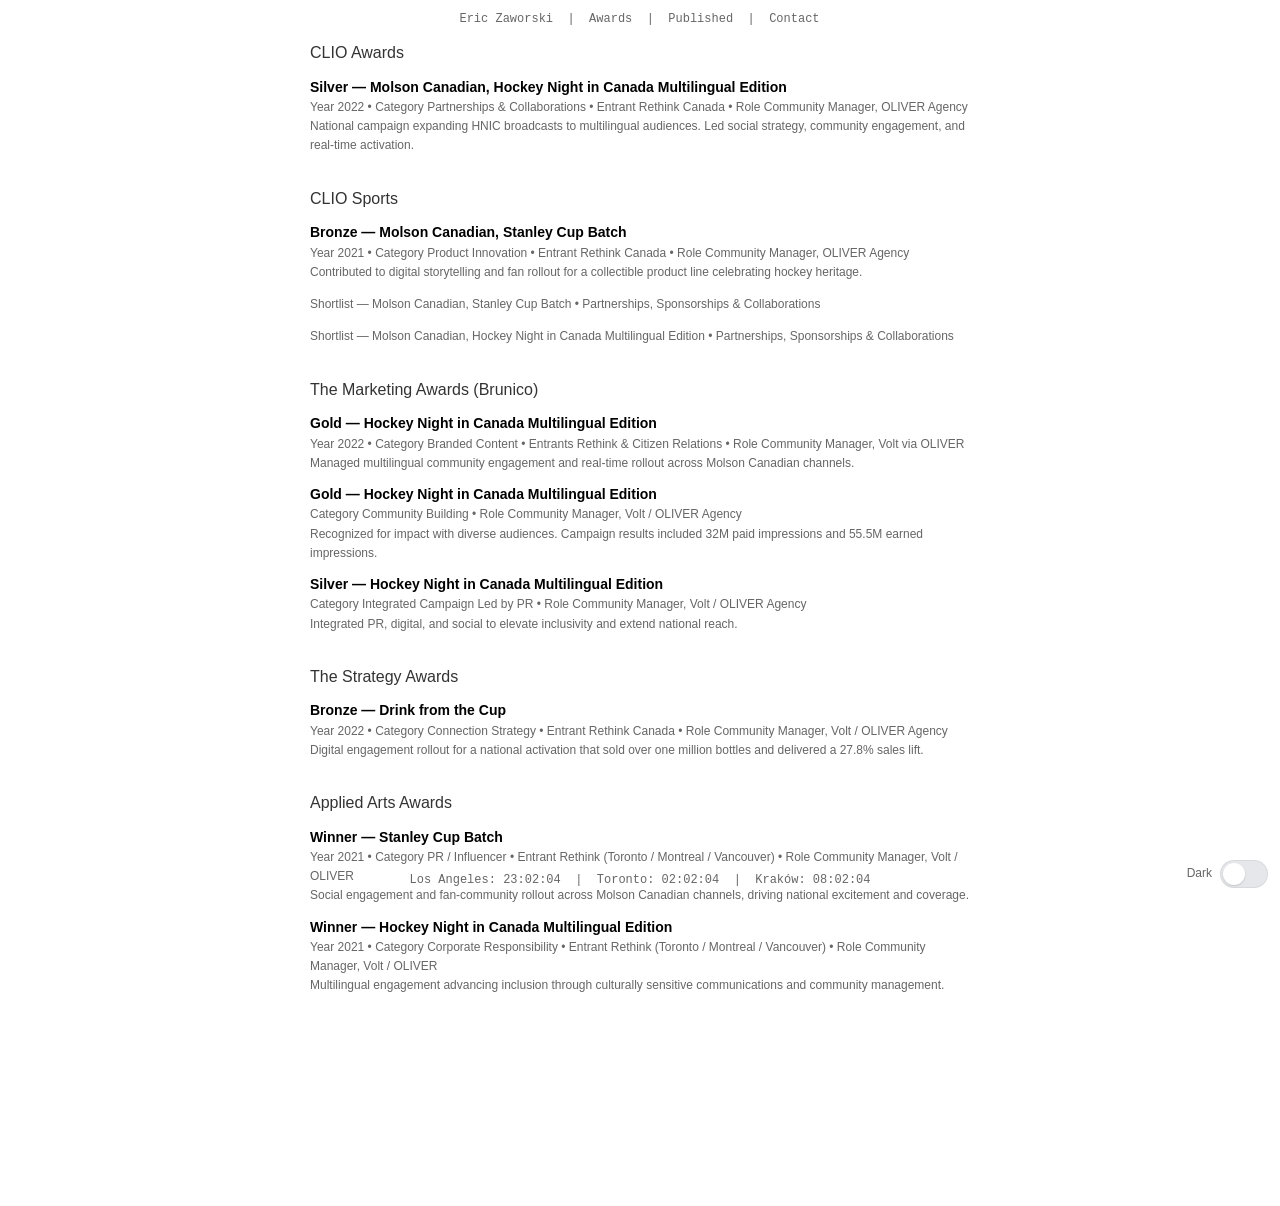
==== awards.html @ 9e14af9e "Add SEO meta tags to awards.html" ====
<!DOCTYPE html>
<html lang="en">
<head>
  <meta charset="UTF-8" />
  <meta name="viewport" content="width=device-width, initial-scale=1.0"/>
  <title>Awards | Eric Zaworski</title>
 <meta name="description" content="Discover the awards and recognitions earned by Eric Zaworski for his work in marketing and media.">
<meta name="keywords" content="Eric Zaworski awards, marketing awards, recognitions, ezmedia achievements">
<meta property="og:title" content="Awards | Eric Zaworski">
<meta property="og:description" content="A showcase of awards and recognitions earned by marketing strategist Eric Zaworski, founder of ezmedia.">
<meta property="og:url" content="https://www.ericzaworski.com/awards">
<meta property="og:image" content="https://www.ericzaworski.com/images/og-image.jpg">
<meta name="twitter:card" content="summary_large_image">
<link rel="canonical" href="https://www.ericzaworski.com/awards">
 <style>
    * { margin: 0; padding: 0; box-sizing: border-box; }

    :root {
      --bg: #fff;
      --fg: #333;
      --muted: #666;
      --highlight: #e0ff7d;
    }
    body.dark {
      --bg: #000;
      --fg: #eaeaea;
      --muted: #9aa0a6;
    }

    body {
      font-family: -apple-system, BlinkMacSystemFont, 'Segoe UI', Roboto, Oxygen, Ubuntu, Cantarell, sans-serif;
      line-height: 1.6;
      color: var(--fg);
      background-color: var(--bg);
      padding: 40px 20px;
      max-width: 700px;
      margin: 0 auto;
      opacity: 0;
      animation: fadeIn 1s ease forwards;
      display: flex;
      flex-direction: column;
      justify-content: center;
      min-height: 100vh;
      padding-bottom: 180px;
    }
    @keyframes fadeIn { to { opacity: 1; } }

    ::selection { background: var(--highlight); color: #000; }

    h1 { display: none; }
    h2 { font-size: 16px; margin-bottom: 10px; font-weight: normal; color: var(--fg); }
    p, li { font-size: 14px; color: var(--fg); margin-bottom: 8px; }
    .meta { color: var(--muted); font-size: 12px; }

    a {
      color: #000;
      font-weight: bold;
      text-decoration: none;
    }
    a:hover { text-decoration: none; }
    body.dark a { color: #fff; }

    .section { margin-bottom: 30px; }
    ul { list-style: none; padding-left: 0; }
    li { margin-bottom: 10px; }

    /* Floating Header */
    .header-nav {
      position: fixed;
      top: calc(10px + env(safe-area-inset-top, 0px));
      left: 50%;
      transform: translateX(-50%);
      font-size: 12px;
      color: var(--muted);
      font-family: ui-monospace, SFMono-Regular, Menlo, Monaco, Consolas, "Courier New", monospace;
      white-space: nowrap;
      text-align: center;
      z-index: 1000;
      pointer-events: auto;
    }
    .header-nav a {
      color: var(--muted);
      font-weight: normal;
      text-decoration: none;
    }
    .header-nav a:hover { color: var(--fg); }

    /* Clock */
    .time-display {
      position: fixed;
      bottom: calc(10px + env(safe-area-inset-bottom, 0px));
      left: 50%;
      transform: translateX(-50%);
      font-size: 12px;
      color: var(--muted);
      font-variant-numeric: tabular-nums;
      font-family: ui-monospace, SFMono-Regular, Menlo, Monaco, Consolas, monospace;
      white-space: nowrap;
      z-index: 900;
    }
    .time-line .name-full { display: inline; }
    .time-line .name-code { display: none; }
    .secs { display: inline; }

    /* Dark mode toggle */
    .toggle-wrap {
      position: fixed;
      right: 12px;
      bottom: calc(12px + env(safe-area-inset-bottom, 0px));
      display: flex;
      align-items: center;
      gap: 8px;
      user-select: none;
      z-index: 950;
    }
    .switch {
      --w: 48px; --h: 28px; --pad: 3px;
      position: relative;
      width: var(--w);
      height: var(--h);
      background: #e5e7eb;
      border-radius: var(--h);
      box-shadow: inset 0 0 0 1px rgba(0,0,0,0.06);
      transition: background .2s ease;
      cursor: pointer;
    }
    .switch::after {
      content: "";
      position: absolute;
      top: var(--pad);
      left: var(--pad);
      width: calc(var(--h) - var(--pad)*2);
      height: calc(var(--h) - var(--pad)*2);
      background: #fff;
      border-radius: 50%;
      box-shadow: 0 1px 2px rgba(0,0,0,.15);
      transition: transform .2s ease;
    }
    .switch.on { background: #22c55e; }
    .switch.on::after { transform: translateX(calc(var(--w) - var(--h))); }
    body.dark .switch { background: #374151; }
    body.dark .switch.on { background: #16a34a; }
    .toggle-label { font-size: 12px; color: var(--muted); }

    /* Responsive */
    @media (max-width: 768px) {
      .header-nav {
        position: fixed;
      top: calc(10px + env(safe-area-inset-top, 0px));
    left: 50%;
    transform: translateX(-50%);
        margin-bottom: 10px;
      }
      .time-display {
        position: static;
        transform: none;
        text-align: center;
        margin-top: 20px;
        font-size: 11px;
      }
      .time-line .name-full { display: none; }
      .time-line .name-code { display: inline; }
      .secs { display: none; }
      .toggle-wrap {
        position: static !important;
        justify-content: center;
        margin-top: 25px;
      }
    }

    @media (prefers-reduced-motion: reduce) {
      * { animation: none !important; transition: none !important; }
    }
  </style>
</head>
<body>
<!-- Floating Header -->
<nav class="header-nav" role="navigation" aria-label="Primary">
  <a href="https://www.ericzaworski.com/" target="_self">Eric Zaworski</a>
  &nbsp;|&nbsp;
  <a href="https://www.ericzaworski.com/awards" target="_self">Awards</a>
  &nbsp;|&nbsp;
  <a href="https://www.ericzaworski.com/published" target="_self">Published</a>
  &nbsp;|&nbsp;
  <a href="https://www.ericzaworski.com/contact" target="_self">Contact</a>
</nav>

  <main>
    <section class="section">
      <h2>CLIO Awards</h2>
      <ul>
        <li>
          <a href="https://clios.com/winners-gallery/details?id=138637" target="_blank" rel="noopener">Silver — Molson Canadian, Hockey Night in Canada Multilingual Edition</a>
          <div class="meta">Year 2022 • Category Partnerships & Collaborations • Entrant Rethink Canada • Role Community Manager, OLIVER Agency</div>
          <p class="meta">National campaign expanding HNIC broadcasts to multilingual audiences. Led social strategy, community engagement, and real-time activation.</p>
        </li>
      </ul>
    </section>

    <section class="section">
      <h2>CLIO Sports</h2>
      <ul>
        <li>
          <a href="https://clios.com/winners-gallery/details?id=127699" target="_blank" rel="noopener">Bronze — Molson Canadian, Stanley Cup Batch</a>
          <div class="meta">Year 2021 • Category Product Innovation • Entrant Rethink Canada • Role Community Manager, OLIVER Agency</div>
          <p class="meta">Contributed to digital storytelling and fan rollout for a collectible product line celebrating hockey heritage.</p>
        </li>
        <li><span class="meta">Shortlist — Molson Canadian, Stanley Cup Batch • Partnerships, Sponsorships & Collaborations</span></li>
        <li><span class="meta">Shortlist — Molson Canadian, Hockey Night in Canada Multilingual Edition • Partnerships, Sponsorships & Collaborations</span></li>
      </ul>
    </section>

    <section class="section">
      <h2>The Marketing Awards (Brunico)</h2>
      <ul>
        <li>
          <a href="https://marketingawards.strategyonline.ca/winners/winner/2022/?e=133384&u=Advertising&n=Hockey+Night+In+Canada%2C%3Cbr%3EMultilingual+Edition" target="_blank" rel="noopener">Gold — Hockey Night in Canada Multilingual Edition</a>
          <div class="meta">Year 2022 • Category Branded Content • Entrants Rethink & Citizen Relations • Role Community Manager, Volt via OLIVER</div>
          <p class="meta">Managed multilingual community engagement and real-time rollout across Molson Canadian channels.</p>
        </li>
        <li>
          <a href="https://marketingawards.strategyonline.ca/winners/winner/2022/?e=133384&u=Advertising&n=Hockey+Night+In+Canada%2C%3Cbr%3EMultilingual+Edition" target="_blank" rel="noopener">Gold — Hockey Night in Canada Multilingual Edition</a>
          <div class="meta">Category Community Building • Role Community Manager, Volt / OLIVER Agency</div>
          <p class="meta">Recognized for impact with diverse audiences. Campaign results included 32M paid impressions and 55.5M earned impressions.</p>
        </li>
        <li>
          <a href="https://marketingawards.strategyonline.ca/winners/winner/2022/?e=133384&u=Advertising&n=Hockey+Night+In+Canada%2C%3Cbr%3EMultilingual+Edition" target="_blank" rel="noopener">Silver — Hockey Night in Canada Multilingual Edition</a>
          <div class="meta">Category Integrated Campaign Led by PR • Role Community Manager, Volt / OLIVER Agency</div>
          <p class="meta">Integrated PR, digital, and social to elevate inclusivity and extend national reach.</p>
        </li>
      </ul>
    </section>

    <section class="section">
      <h2>The Strategy Awards</h2>
      <ul>
        <li>
          <a href="https://awards.strategyonline.ca/winners/winner/2022/?e=140527&n=Drink+from+the+Cup" target="_blank" rel="noopener">Bronze — Drink from the Cup</a>
          <div class="meta">Year 2022 • Category Connection Strategy • Entrant Rethink Canada • Role Community Manager, Volt / OLIVER Agency</div>
          <p class="meta">Digital engagement rollout for a national activation that sold over one million bottles and delivered a 27.8% sales lift.</p>
        </li>
      </ul>
    </section>

    <section class="section">
      <h2>Applied Arts Awards</h2>
      <ul>
        <li>
          <a href="https://www.appliedartsmag.com/winners/advertising/molson-canadian-stanley-cup-batch-w558/?year=2021" target="_blank" rel="noopener">Winner — Stanley Cup Batch</a>
          <div class="meta">Year 2021 • Category PR / Influencer • Entrant Rethink (Toronto / Montreal / Vancouver) • Role Community Manager, Volt / OLIVER</div>
          <p class="meta">Social engagement and fan-community rollout across Molson Canadian channels, driving national excitement and coverage.</p>
        </li>
        <li>
          <a href="https://www.appliedartsmag.com/winners/advertising/molson-hockey-night-in-canada-multilingual-edition-w546/?year=2021" target="_blank" rel="noopener">Winner — Hockey Night in Canada Multilingual Edition</a>
          <div class="meta">Year 2021 • Category Corporate Responsibility • Entrant Rethink (Toronto / Montreal / Vancouver) • Role Community Manager, Volt / OLIVER</div>
          <p class="meta">Multilingual engagement advancing inclusion through culturally sensitive communications and community management.</p>
        </li>
      </ul>
    </section>
  </main>

  <!-- Clock -->
  <div class="time-display" id="timeDisplay">
    <span class="time-line">
      <span class="name-full">Los Angeles</span><span class="name-code">LAX</span>:
      <span id="la-hm">--:--</span><span class="secs">:<span id="la-s">--</span></span>
      &nbsp;|&nbsp;
      <span class="name-full">Toronto</span><span class="name-code">YYZ</span>:
      <span id="to-hm">--:--</span><span class="secs">:<span id="to-s">--</span></span>
      &nbsp;|&nbsp;
      <span class="name-full">Kraków</span><span class="name-code">KRK</span>:
      <span id="kr-hm">--:--</span><span class="secs">:<span id="kr-s">--</span></span>
    </span>
  </div>

  <!-- Dark Mode -->
  <div class="toggle-wrap" aria-label="Appearance">
    <span class="toggle-label">Dark</span>
    <div class="switch" id="themeSwitch" role="switch" aria-checked="false" tabindex="0"></div>
  </div>

<script>
  // 24-hour formatters, reused each tick
  const fmtHM_LA = new Intl.DateTimeFormat([], {
    hour: '2-digit', minute: '2-digit', hour12: false, timeZone: 'America/Los_Angeles'
  });
  const fmtS_LA  = new Intl.DateTimeFormat([], {
    second: '2-digit', timeZone: 'America/Los_Angeles'
  });

  const fmtHM_TO = new Intl.DateTimeFormat([], {
    hour: '2-digit', minute: '2-digit', hour12: false, timeZone: 'America/Toronto'
  });
  const fmtS_TO  = new Intl.DateTimeFormat([], {
    second: '2-digit', timeZone: 'America/Toronto'
  });

  const fmtHM_KR = new Intl.DateTimeFormat([], {
    hour: '2-digit', minute: '2-digit', hour12: false, timeZone: 'Europe/Warsaw'
  });
  const fmtS_KR  = new Intl.DateTimeFormat([], {
    second: '2-digit', timeZone: 'Europe/Warsaw'
  });

  function updateTimes() {
    const now = new Date();
    document.getElementById('la-hm').textContent = fmtHM_LA.format(now);
    document.getElementById('la-s').textContent  = fmtS_LA.format(now).padStart(2, '0');
    document.getElementById('to-hm').textContent = fmtHM_TO.format(now);
    document.getElementById('to-s').textContent  = fmtS_TO.format(now).padStart(2, '0');
    document.getElementById('kr-hm').textContent = fmtHM_KR.format(now);
    document.getElementById('kr-s').textContent  = fmtS_KR.format(now).padStart(2, '0');
  }
  updateTimes();
  setInterval(updateTimes, 1000);

  // Theme (unchanged)
  const themeSwitch = document.getElementById('themeSwitch');
  function applyTheme(dark, persist = true) {
    document.body.classList.toggle('dark', dark);
    themeSwitch.classList.toggle('on', dark);
    themeSwitch.setAttribute('aria-checked', dark ? 'true' : 'false');
    if (persist) { try { localStorage.setItem('theme-dark', dark ? '1' : '0'); } catch(e) {} }
  }
  (function initTheme(){
    const isDark = document.documentElement.classList.contains('dark');
    applyTheme(isDark, false);
  })();
  function toggleTheme() {
    const makeDark = !document.body.classList.contains('dark');
    applyTheme(makeDark);
    document.documentElement.classList.toggle('dark', makeDark);
  }
  themeSwitch.addEventListener('click', toggleTheme, { passive: true });
  themeSwitch.addEventListener('keydown', (e) => {
    if (e.key === ' ' || e.key === 'Enter') { e.preventDefault(); toggleTheme(); }
  });
</script>
</body>
</html>
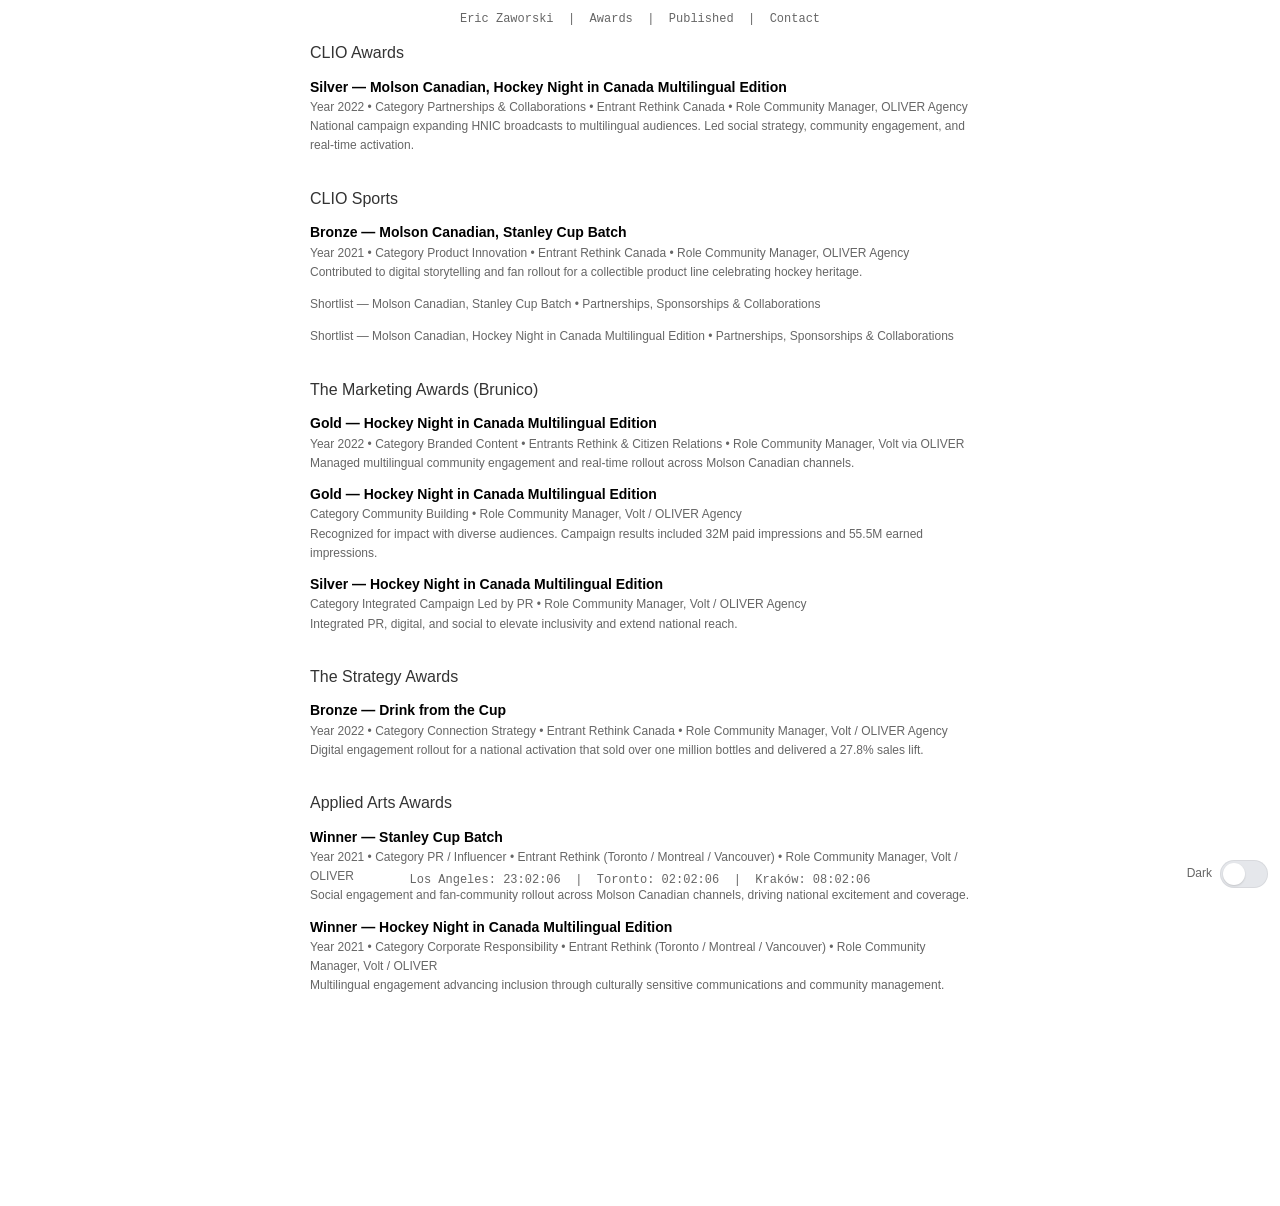
==== commit 37cce346: "Update awards.html ga4" ====
--- a/awards.html
+++ b/awards.html
@@ -1,6 +1,15 @@
 <!DOCTYPE html>
 <html lang="en">
 <head>
+  <!-- Google tag (gtag.js) -->
+<script async src="https://www.googletagmanager.com/gtag/js?id=G-VXLYWS4MB5"></script>
+<script>
+  window.dataLayer = window.dataLayer || [];
+  function gtag(){dataLayer.push(arguments);}
+  gtag('js', new Date());
+
+  gtag('config', 'G-VXLYWS4MB5');
+</script>
   <meta charset="UTF-8" />
   <meta name="viewport" content="width=device-width, initial-scale=1.0"/>
   <title>Awards | Eric Zaworski</title>
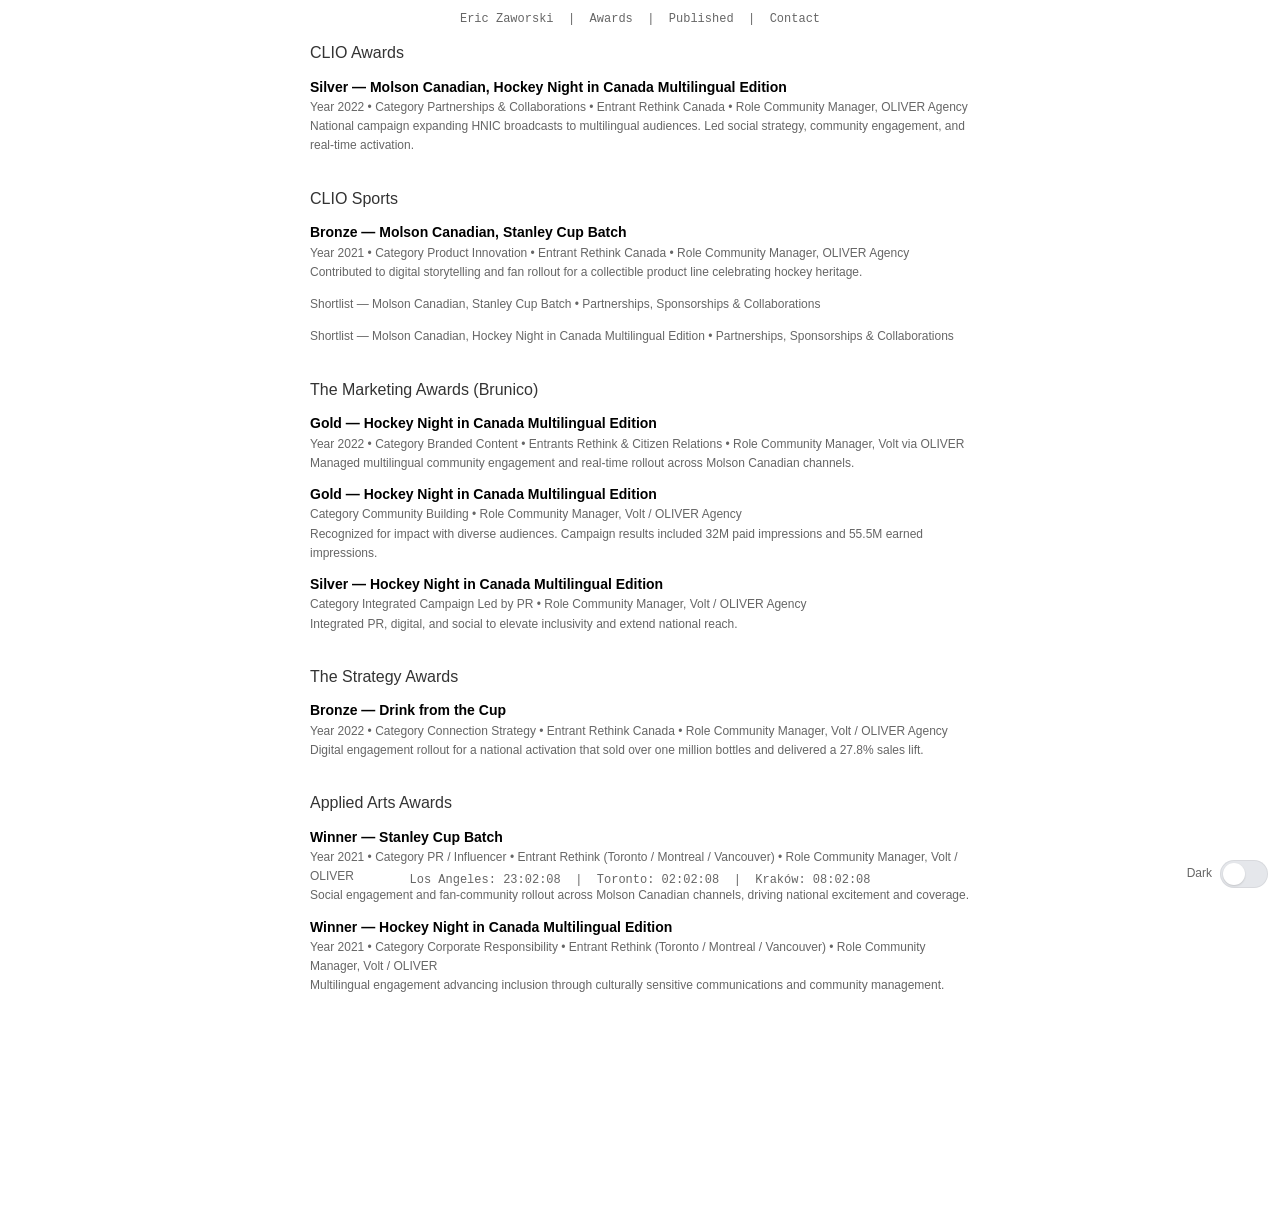
==== commit b8ac3437: "Fix multiple site bugs: stray HTML tags, broken OG images, dark mode flash, and more - Remove stray " ====
--- a/awards.html
+++ b/awards.html
@@ -13,14 +13,25 @@
   <meta charset="UTF-8" />
   <meta name="viewport" content="width=device-width, initial-scale=1.0"/>
   <title>Awards | Eric Zaworski</title>
+  <link rel="icon" href="data:image/svg+xml,<svg xmlns='http://www.w3.org/2000/svg' viewBox='0 0 100 100'><text y='.9em' font-size='90'>⚡</text></svg>">
  <meta name="description" content="Discover the awards and recognitions earned by Eric Zaworski for his work in marketing and media.">
 <meta name="keywords" content="Eric Zaworski awards, marketing awards, recognitions, ezmedia achievements">
 <meta property="og:title" content="Awards | Eric Zaworski">
 <meta property="og:description" content="A showcase of awards and recognitions earned by marketing strategist Eric Zaworski, founder of ezmedia.">
 <meta property="og:url" content="https://www.ericzaworski.com/awards">
-<meta property="og:image" content="https://www.ericzaworski.com/images/og-image.jpg">
+<meta property="og:image" content="https://images.squarespace-cdn.com/content/v1/686e32c1b4eff3545c7156e5/4f310d7e-3e5a-415c-a1a0-6bf3e0dcece7/eric+zaworski+headshot+2025.jpeg?format=1500w">
 <meta name="twitter:card" content="summary_large_image">
 <link rel="canonical" href="https://www.ericzaworski.com/awards">
+
+<!-- Prevent dark-mode flash: read localStorage before first paint -->
+<script>
+  try {
+    if (localStorage.getItem('theme-dark') === '1') {
+      document.documentElement.classList.add('dark');
+    }
+  } catch(e){}
+</script>
+
  <style>
     * { margin: 0; padding: 0; box-sizing: border-box; }
 
@@ -154,10 +165,8 @@
     /* Responsive */
     @media (max-width: 768px) {
       .header-nav {
-        position: fixed;
-      top: calc(10px + env(safe-area-inset-top, 0px));
-    left: 50%;
-    transform: translateX(-50%);
+        position: static;
+        transform: none;
         margin-bottom: 10px;
       }
       .time-display {
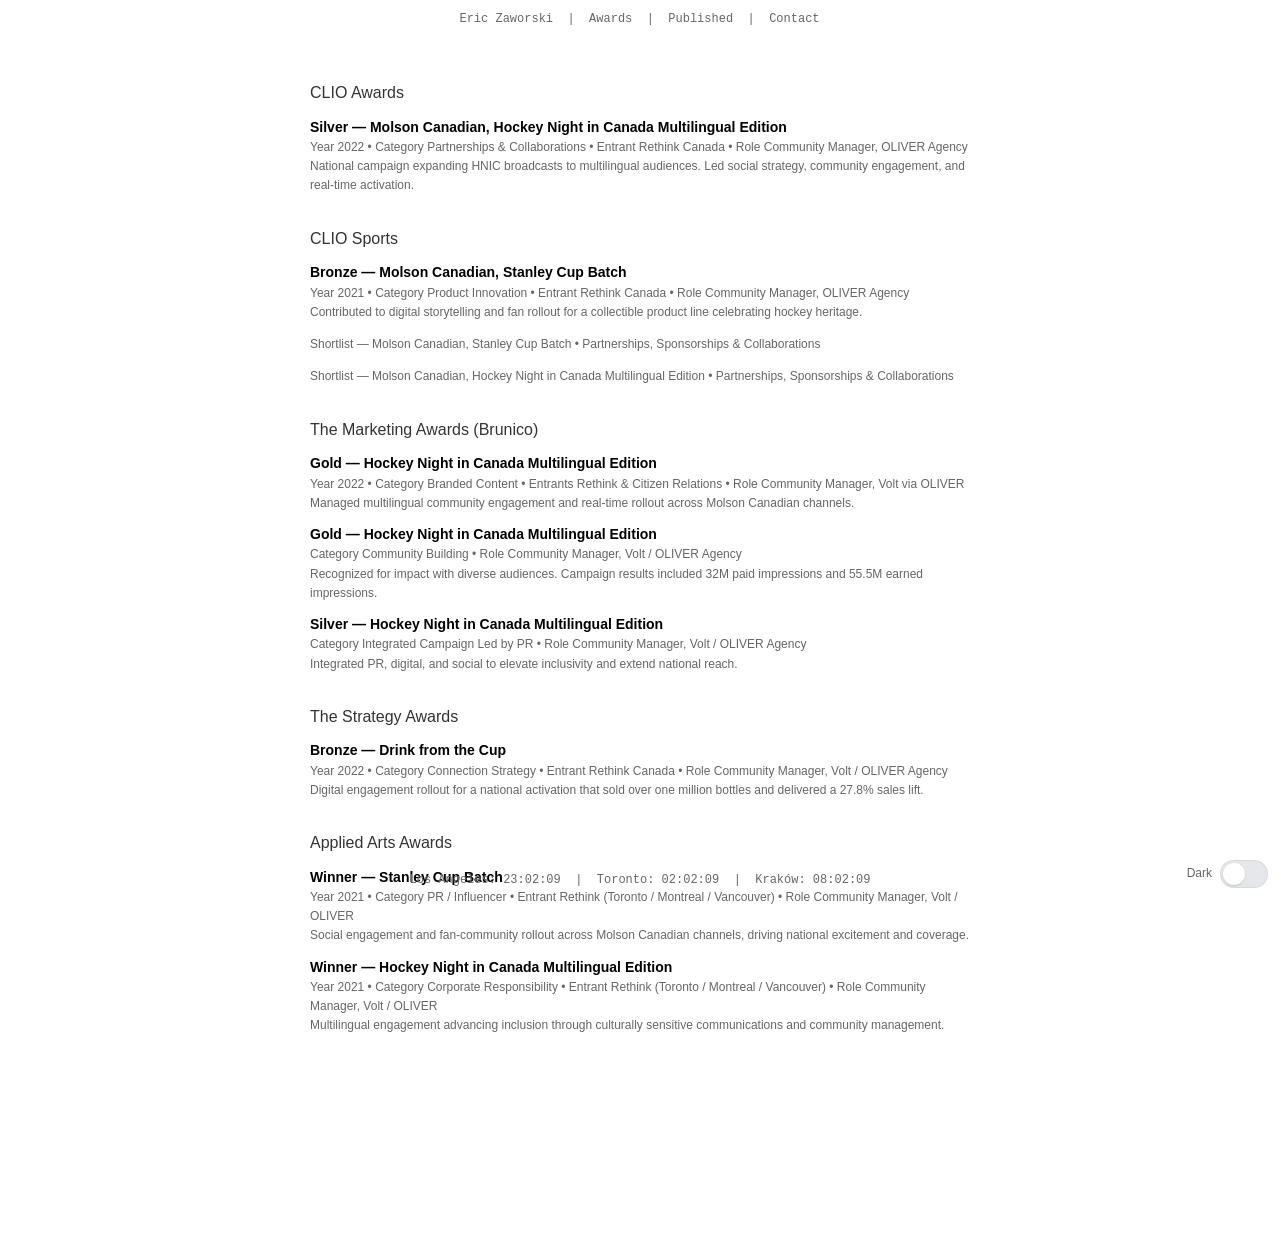
==== commit 421857fd: "Fix awards/published content floating too high on desktop Remove justify-content:center and increase" ====
--- a/awards.html
+++ b/awards.html
@@ -13,25 +13,14 @@
   <meta charset="UTF-8" />
   <meta name="viewport" content="width=device-width, initial-scale=1.0"/>
   <title>Awards | Eric Zaworski</title>
-  <link rel="icon" href="data:image/svg+xml,<svg xmlns='http://www.w3.org/2000/svg' viewBox='0 0 100 100'><text y='.9em' font-size='90'>⚡</text></svg>">
  <meta name="description" content="Discover the awards and recognitions earned by Eric Zaworski for his work in marketing and media.">
 <meta name="keywords" content="Eric Zaworski awards, marketing awards, recognitions, ezmedia achievements">
 <meta property="og:title" content="Awards | Eric Zaworski">
 <meta property="og:description" content="A showcase of awards and recognitions earned by marketing strategist Eric Zaworski, founder of ezmedia.">
 <meta property="og:url" content="https://www.ericzaworski.com/awards">
-<meta property="og:image" content="https://images.squarespace-cdn.com/content/v1/686e32c1b4eff3545c7156e5/4f310d7e-3e5a-415c-a1a0-6bf3e0dcece7/eric+zaworski+headshot+2025.jpeg?format=1500w">
+<meta property="og:image" content="https://www.ericzaworski.com/images/og-image.jpg">
 <meta name="twitter:card" content="summary_large_image">
 <link rel="canonical" href="https://www.ericzaworski.com/awards">
-
-<!-- Prevent dark-mode flash: read localStorage before first paint -->
-<script>
-  try {
-    if (localStorage.getItem('theme-dark') === '1') {
-      document.documentElement.classList.add('dark');
-    }
-  } catch(e){}
-</script>
-
  <style>
     * { margin: 0; padding: 0; box-sizing: border-box; }
 
@@ -52,16 +41,11 @@
       line-height: 1.6;
       color: var(--fg);
       background-color: var(--bg);
-      padding: 40px 20px;
+      padding: 80px 20px 180px;
       max-width: 700px;
       margin: 0 auto;
       opacity: 0;
       animation: fadeIn 1s ease forwards;
-      display: flex;
-      flex-direction: column;
-      justify-content: center;
-      min-height: 100vh;
-      padding-bottom: 180px;
     }
     @keyframes fadeIn { to { opacity: 1; } }
 
@@ -165,8 +149,10 @@
     /* Responsive */
     @media (max-width: 768px) {
       .header-nav {
-        position: static;
-        transform: none;
+        position: fixed;
+      top: calc(10px + env(safe-area-inset-top, 0px));
+    left: 50%;
+    transform: translateX(-50%);
         margin-bottom: 10px;
       }
       .time-display {
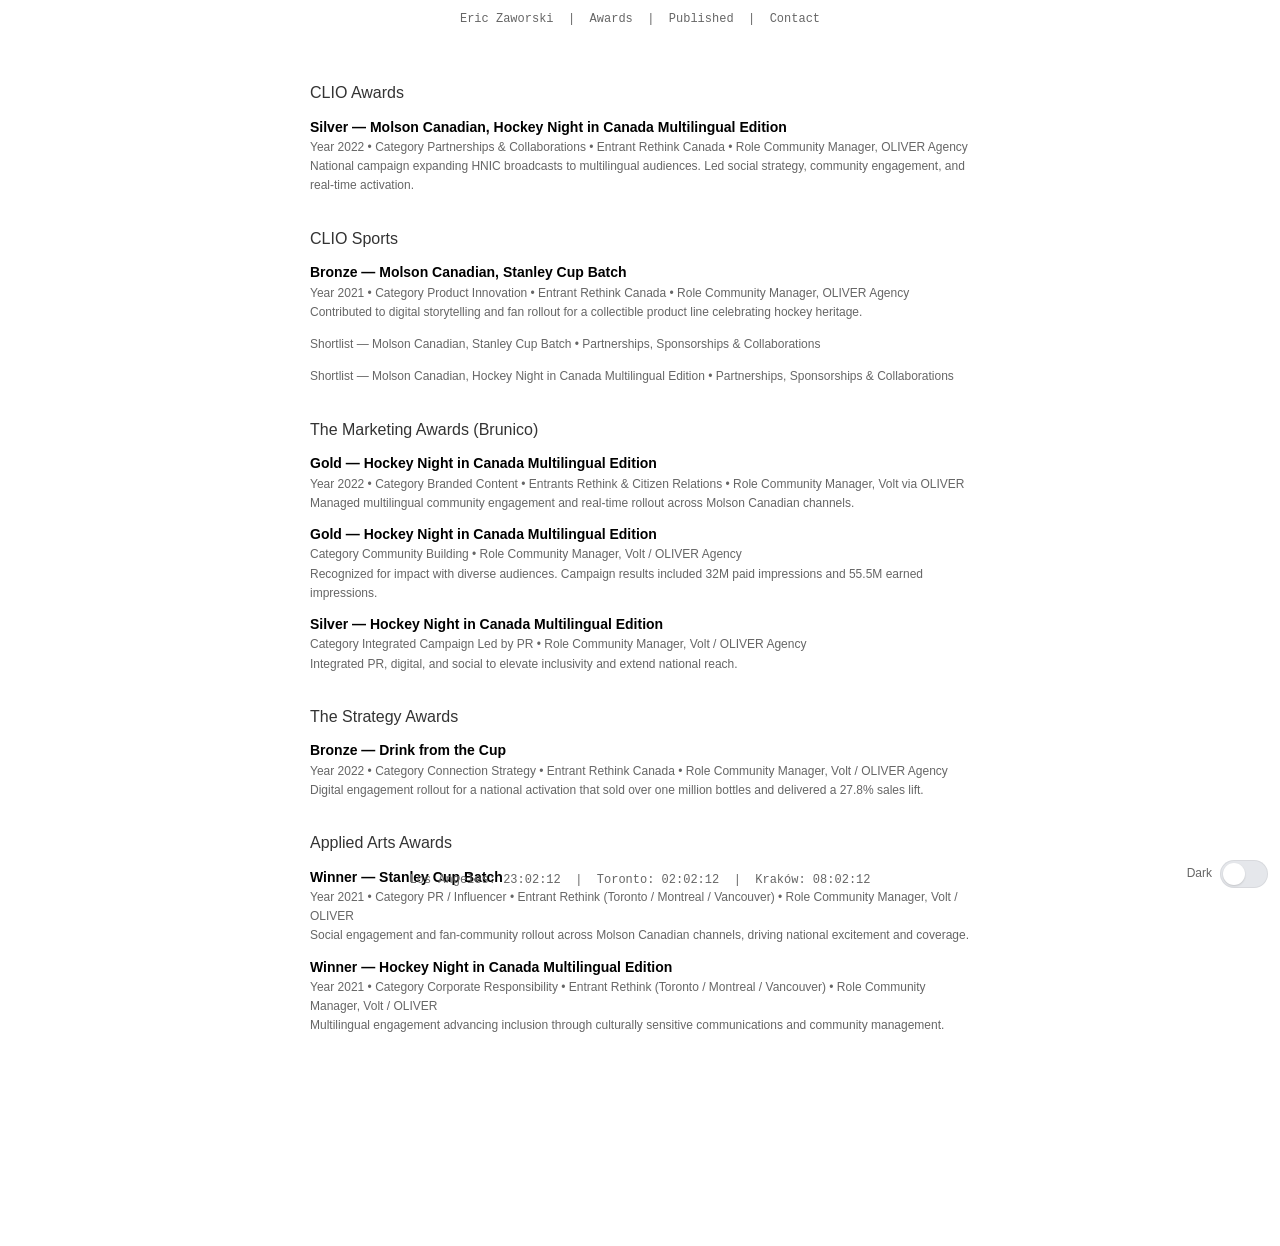
==== commit eb03ca9b: "Persist dark mode across all pages via localStorage Add early-read script to <head> of awards, publi" ====
--- a/awards.html
+++ b/awards.html
@@ -21,7 +21,8 @@
 <meta property="og:image" content="https://www.ericzaworski.com/images/og-image.jpg">
 <meta name="twitter:card" content="summary_large_image">
 <link rel="canonical" href="https://www.ericzaworski.com/awards">
- <style>
+<script>try{if(localStorage.getItem('theme-dark')==='1')document.documentElement.classList.add('dark');}catch(e){}</script>
+<style>
     * { margin: 0; padding: 0; box-sizing: border-box; }
 
     :root {
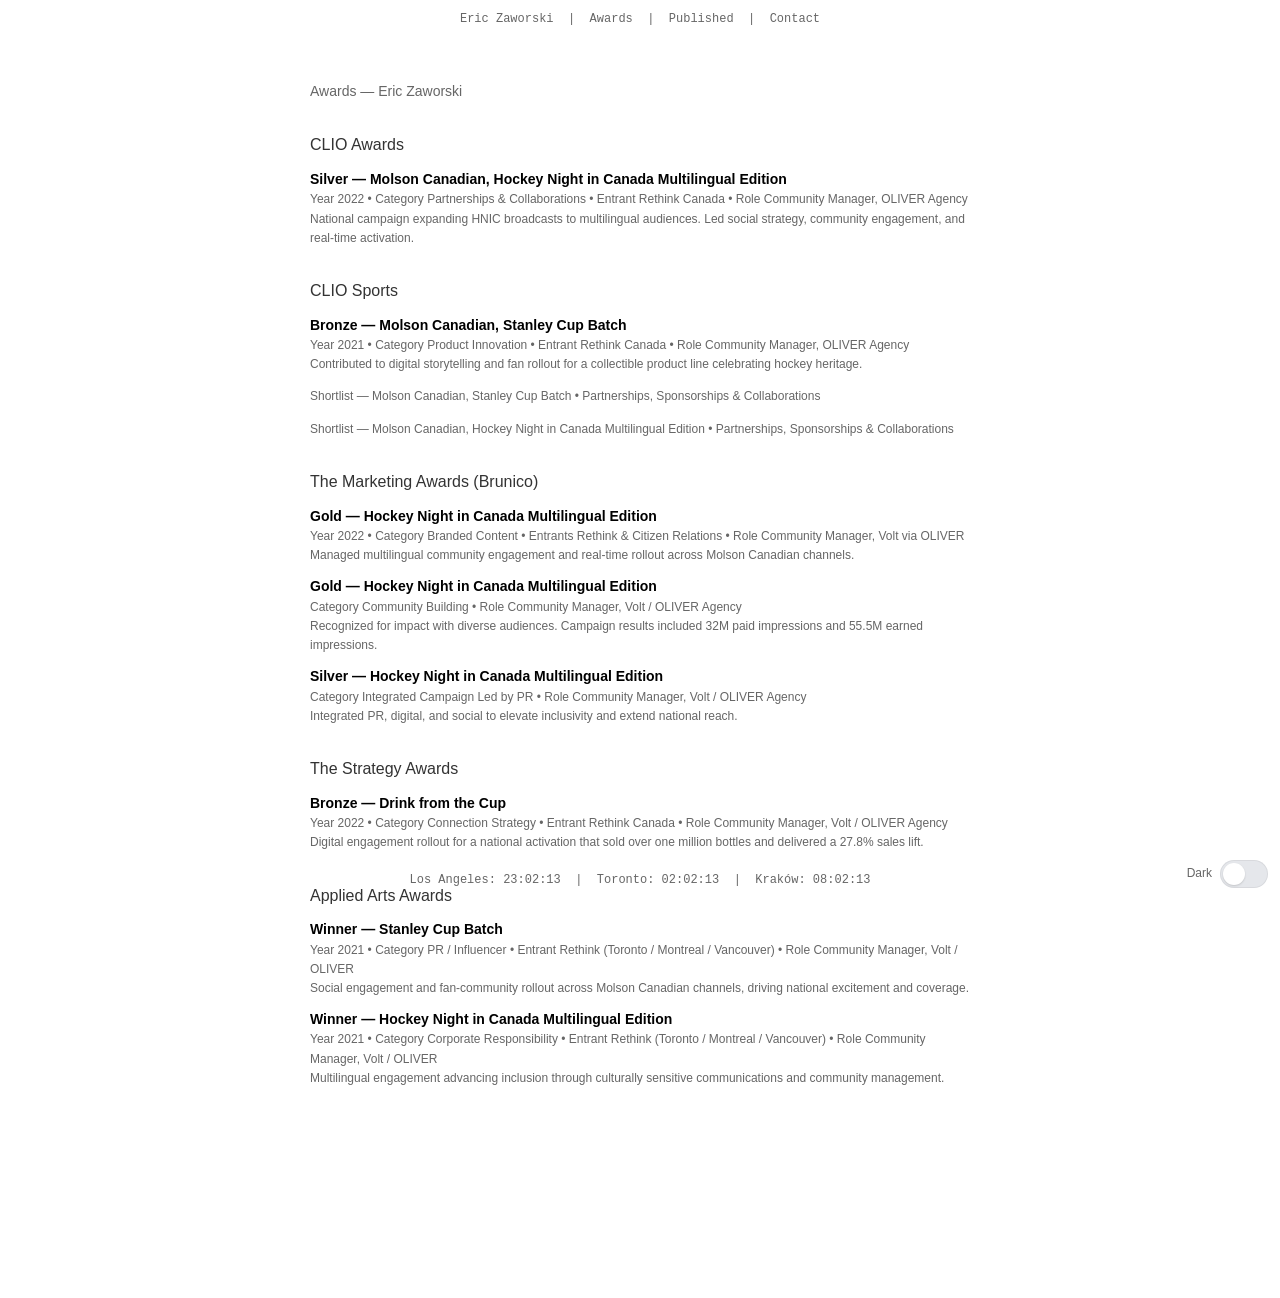
==== commit 63e2c4e4: "SEO improvements across all pages 1. h1 visible on all pages: index intro text promoted to h1,    aw" ====
--- a/awards.html
+++ b/awards.html
@@ -18,7 +18,7 @@
 <meta property="og:title" content="Awards | Eric Zaworski">
 <meta property="og:description" content="A showcase of awards and recognitions earned by marketing strategist Eric Zaworski, founder of ezmedia.">
 <meta property="og:url" content="https://www.ericzaworski.com/awards">
-<meta property="og:image" content="https://www.ericzaworski.com/images/og-image.jpg">
+<meta property="og:image" content="https://images.squarespace-cdn.com/content/v1/686e32c1b4eff3545c7156e5/4f310d7e-3e5a-415c-a1a0-6bf3e0dcece7/eric+zaworski+headshot+2025.jpeg?format=1200w">
 <meta name="twitter:card" content="summary_large_image">
 <link rel="canonical" href="https://www.ericzaworski.com/awards">
 <script>try{if(localStorage.getItem('theme-dark')==='1')document.documentElement.classList.add('dark');}catch(e){}</script>
@@ -52,7 +52,7 @@
 
     ::selection { background: var(--highlight); color: #000; }
 
-    h1 { display: none; }
+    h1 { font-size: 14px; font-weight: normal; color: var(--muted); margin-bottom: 30px; }
     h2 { font-size: 16px; margin-bottom: 10px; font-weight: normal; color: var(--fg); }
     p, li { font-size: 14px; color: var(--fg); margin-bottom: 8px; }
     .meta { color: var(--muted); font-size: 12px; }
@@ -191,6 +191,7 @@
 </nav>
 
   <main>
+    <h1>Awards — Eric Zaworski</h1>
     <section class="section">
       <h2>CLIO Awards</h2>
       <ul>
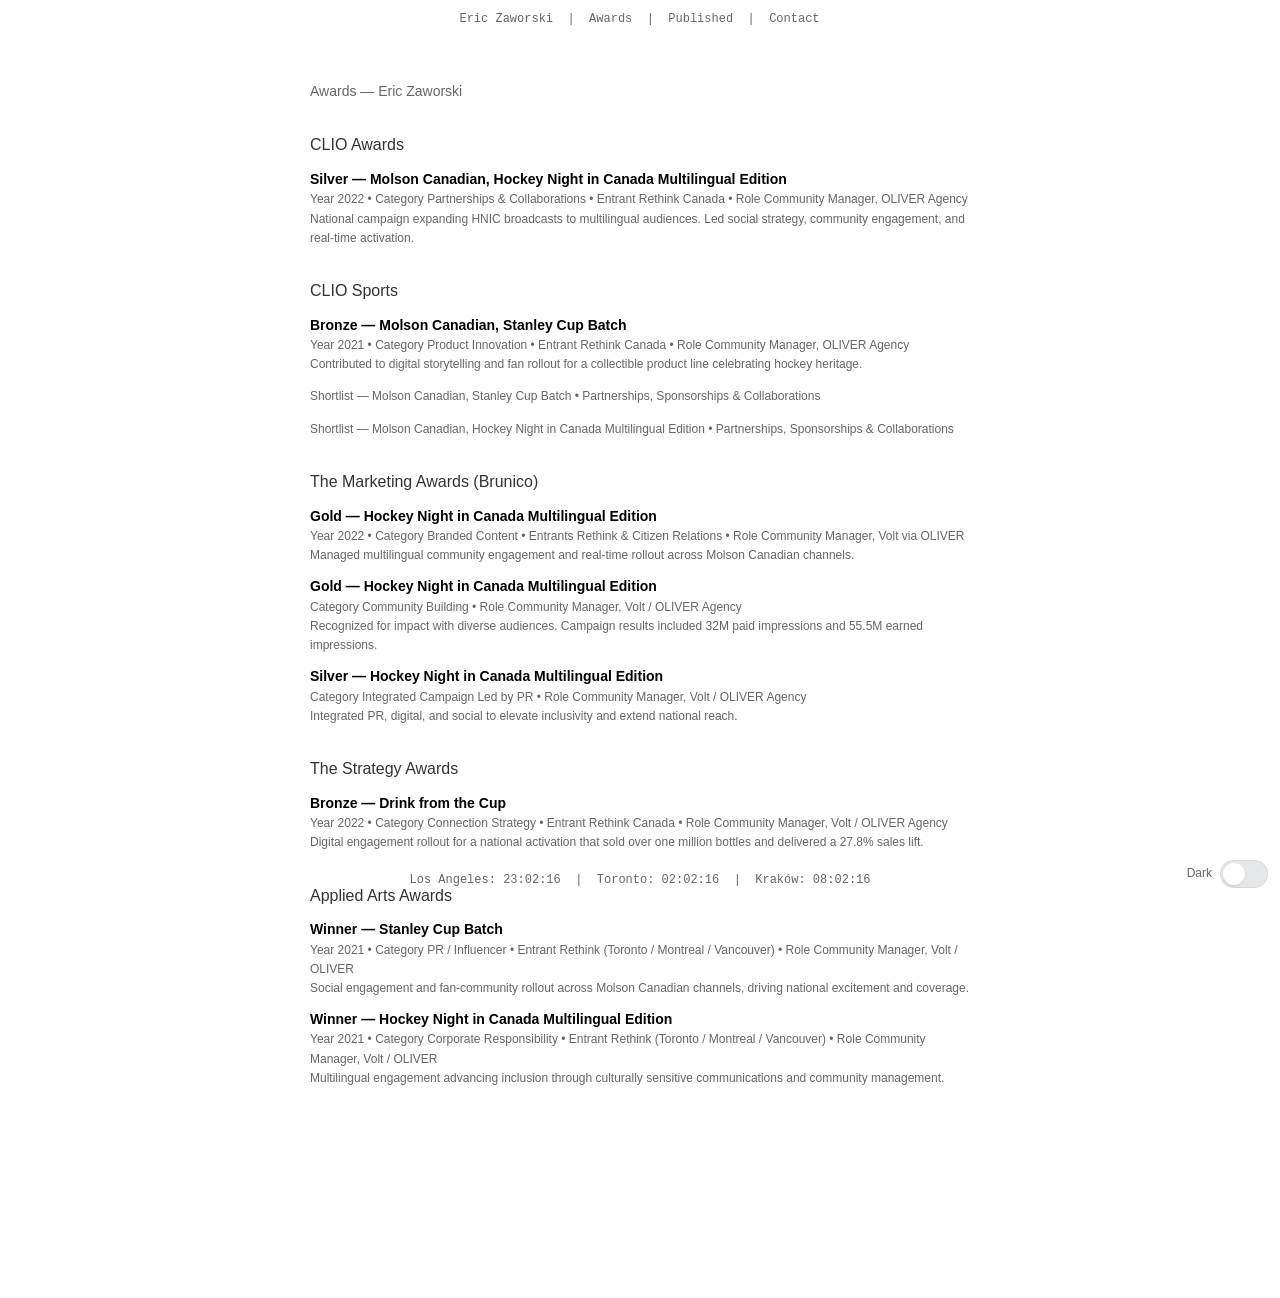
==== commit b6fb4d24: "Remove public portrait and headshot references" ====
--- a/awards.html
+++ b/awards.html
@@ -18,7 +18,6 @@
 <meta property="og:title" content="Awards | Eric Zaworski">
 <meta property="og:description" content="A showcase of awards and recognitions earned by marketing strategist Eric Zaworski, founder of ezmedia.">
 <meta property="og:url" content="https://www.ericzaworski.com/awards">
-<meta property="og:image" content="https://images.squarespace-cdn.com/content/v1/686e32c1b4eff3545c7156e5/4f310d7e-3e5a-415c-a1a0-6bf3e0dcece7/eric+zaworski+headshot+2025.jpeg?format=1200w">
 <meta name="twitter:card" content="summary_large_image">
 <link rel="canonical" href="https://www.ericzaworski.com/awards">
 <script>try{if(localStorage.getItem('theme-dark')==='1')document.documentElement.classList.add('dark');}catch(e){}</script>
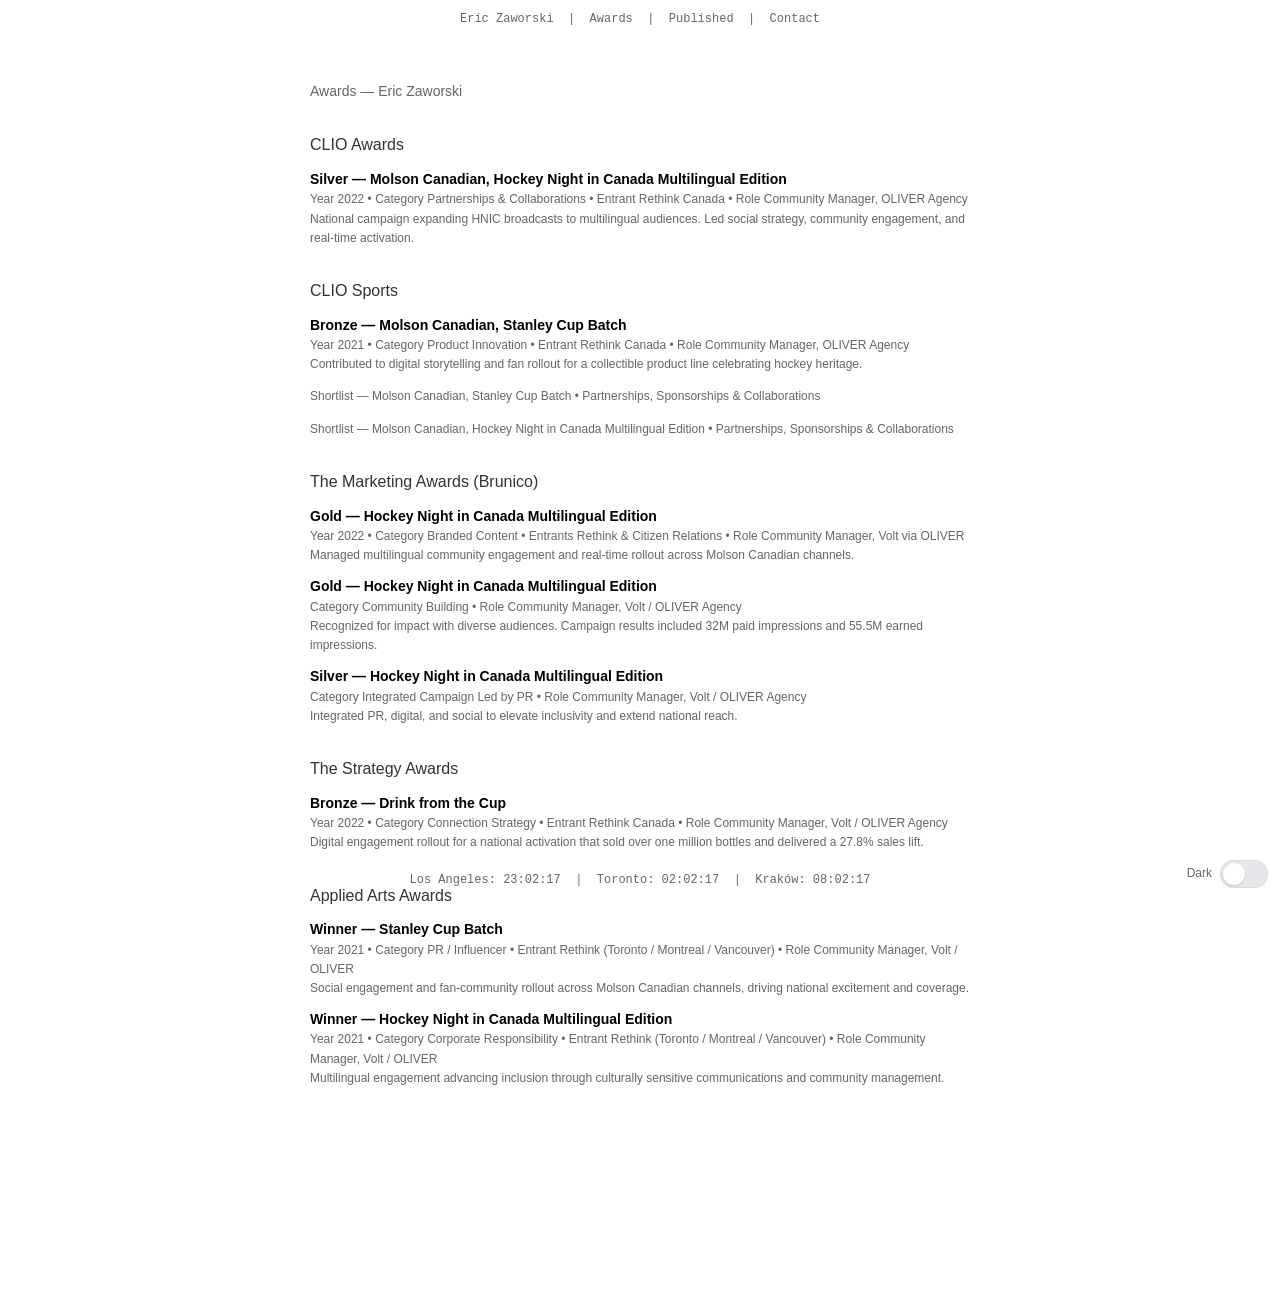
==== commit 985a9c39: "Fix mobile navigation and accessibility issues and revise homepage bio" ====
--- a/awards.html
+++ b/awards.html
@@ -81,6 +81,10 @@
       text-align: center;
       z-index: 1000;
       pointer-events: auto;
+    }
+    .header-nav span { margin-inline: 1ch; }
+    @media (max-width: 375px) {
+      .header-nav span { margin-inline: 0; }
     }
     .header-nav a {
       color: var(--muted);
@@ -173,6 +177,7 @@
     }
 
     @media (prefers-reduced-motion: reduce) {
+      body { opacity: 1; }
       * { animation: none !important; transition: none !important; }
     }
   </style>
@@ -181,11 +186,11 @@
 <!-- Floating Header -->
 <nav class="header-nav" role="navigation" aria-label="Primary">
   <a href="https://www.ericzaworski.com/" target="_self">Eric Zaworski</a>
-  &nbsp;|&nbsp;
+  <span aria-hidden="true">|</span>
   <a href="https://www.ericzaworski.com/awards" target="_self">Awards</a>
-  &nbsp;|&nbsp;
+  <span aria-hidden="true">|</span>
   <a href="https://www.ericzaworski.com/published" target="_self">Published</a>
-  &nbsp;|&nbsp;
+  <span aria-hidden="true">|</span>
   <a href="https://www.ericzaworski.com/contact" target="_self">Contact</a>
 </nav>
 
@@ -281,7 +286,7 @@
   <!-- Dark Mode -->
   <div class="toggle-wrap" aria-label="Appearance">
     <span class="toggle-label">Dark</span>
-    <div class="switch" id="themeSwitch" role="switch" aria-checked="false" tabindex="0"></div>
+    <div class="switch" id="themeSwitch" role="switch" aria-label="Dark mode" aria-checked="false" tabindex="0"></div>
   </div>
 
 <script>
